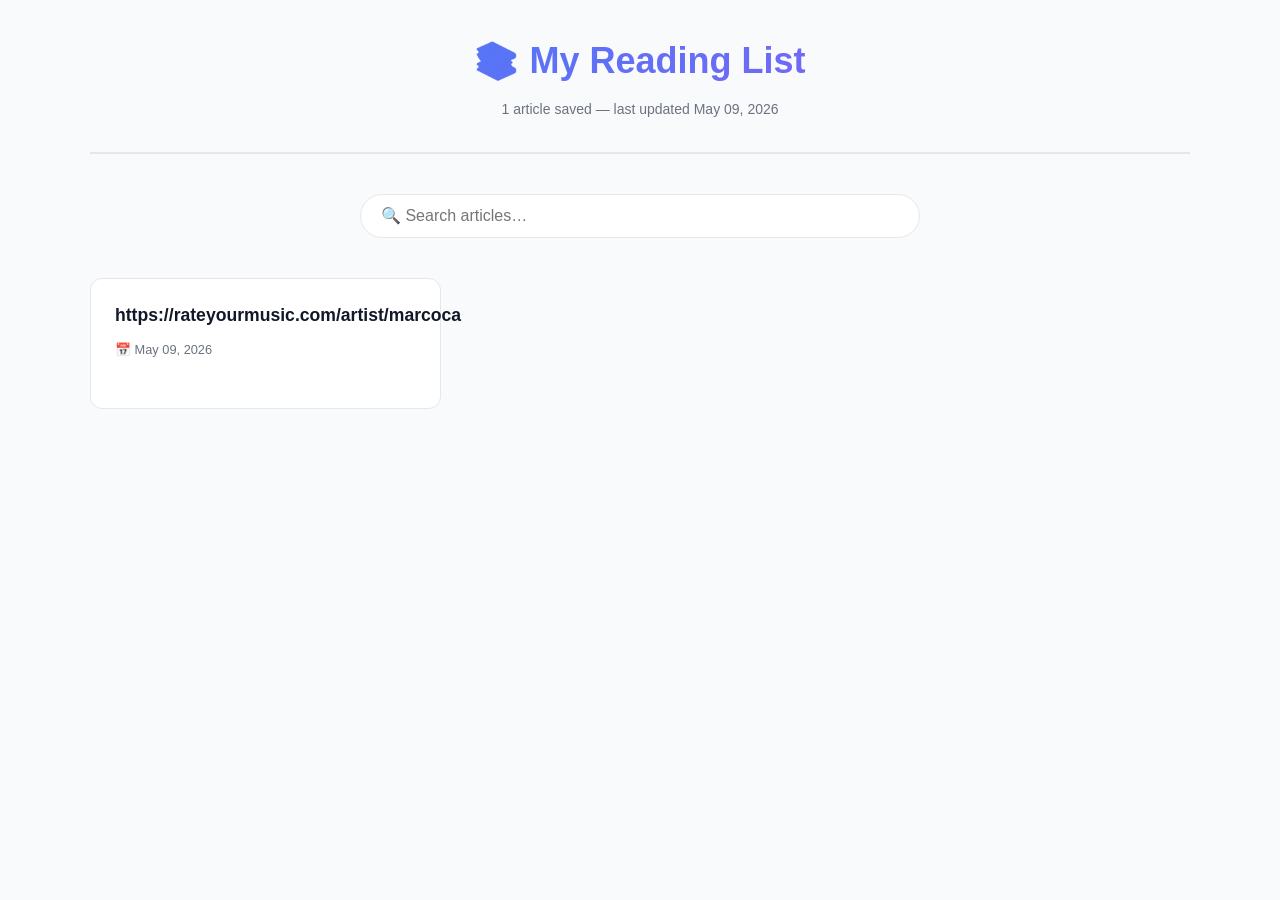
==== index.html @ 5e6e7780 "deploy: 2026-05-09 23:16:50 UTC" ====
<!DOCTYPE html>
<html lang="en">
<head>
  <meta charset="UTF-8">
  <meta name="viewport" content="width=device-width, initial-scale=1.0">
  <title>My Reading List</title>
  <link rel="stylesheet" href="css/style.css">
</head>
<body>
  <div class="container">
    <header>
      <h1>📚 My Reading List</h1>
      <p class="stats">1 article saved &mdash; last updated May 09, 2026</p>
    </header>

    <input id="search" type="search" placeholder="🔍 Search articles…" autocomplete="off">

    <div class="articles-grid">
      
    <article class="article-card">
      
      <h2 class="article-title">
        <a href="https://rateyourmusic.com/artist/marcoca" target="_blank" rel="noopener noreferrer">https://rateyourmusic.com/artist/marcoca</a>
      </h2>
      <div class="article-meta">📅 May 09, 2026</div>
      <p class="article-excerpt"></p>
      <div class="tags"></div>
    </article>
    </div>
  </div>

  <script>
const input = document.getElementById('search');
const cards = document.querySelectorAll('.article-card');

input.addEventListener('input', () => {
  const q = input.value.trim().toLowerCase();
  let visible = 0;
  cards.forEach(card => {
    const text = card.textContent.toLowerCase();
    const show = !q || text.includes(q);
    card.style.display = show ? '' : 'none';
    if (show) visible++;
  });

  // Show/hide empty state
  let empty = document.querySelector('.empty');
  if (!empty) {
    empty = document.createElement('p');
    empty.className = 'empty';
    empty.textContent = 'No articles match your search.';
    document.querySelector('.articles-grid').appendChild(empty);
  }
  empty.style.display = (!q || visible) ? 'none' : '';
});
</script>
</body>
</html>
---- css/style.css ----
:root {
  --primary: #3b82f6;
  --primary-dark: #2563eb;
  --bg: #f9fafb;
  --card-bg: #ffffff;
  --text: #111827;
  --text-light: #6b7280;
  --border: #e5e7eb;
  --radius: 12px;
}

*, *::before, *::after { box-sizing: border-box; margin: 0; padding: 0; }

body {
  font-family: -apple-system, BlinkMacSystemFont, "Segoe UI", Roboto, "Helvetica Neue", sans-serif;
  background: var(--bg);
  color: var(--text);
  line-height: 1.6;
  padding: 2rem 1rem;
}

.container { max-width: 1100px; margin: 0 auto; }

/* ── Header ── */
header {
  text-align: center;
  margin-bottom: 2.5rem;
  padding-bottom: 2rem;
  border-bottom: 2px solid var(--border);
}

h1 {
  font-size: 2.25rem;
  font-weight: 800;
  background: linear-gradient(135deg, var(--primary), #8b5cf6);
  -webkit-background-clip: text;
  -webkit-text-fill-color: transparent;
  background-clip: text;
  margin-bottom: 0.5rem;
}

.stats { color: var(--text-light); font-size: 0.875rem; }

/* ── Search ── */
#search {
  display: block;
  width: 100%;
  max-width: 560px;
  margin: 0 auto 2.5rem;
  padding: 0.75rem 1.25rem;
  font-size: 1rem;
  border: 1px solid var(--border);
  border-radius: 999px;
  background: var(--card-bg);
  outline: none;
  transition: border-color 0.2s, box-shadow 0.2s;
}

#search:focus {
  border-color: var(--primary);
  box-shadow: 0 0 0 3px rgba(59,130,246,0.15);
}

/* ── Grid ── */
.articles-grid {
  display: grid;
  grid-template-columns: repeat(auto-fill, minmax(300px, 1fr));
  gap: 1.5rem;
}

/* ── Card ── */
.article-card {
  background: var(--card-bg);
  border: 1px solid var(--border);
  border-radius: var(--radius);
  padding: 1.5rem;
  display: flex;
  flex-direction: column;
  gap: 0.75rem;
  transition: transform 0.2s, box-shadow 0.2s;
}

.article-card:hover {
  transform: translateY(-4px);
  box-shadow: 0 12px 28px -6px rgba(0,0,0,0.1);
}

.article-card img.thumb {
  width: 100%;
  height: 160px;
  object-fit: cover;
  border-radius: 8px;
}

.article-title {
  font-size: 1.1rem;
  font-weight: 700;
  line-height: 1.4;
}

.article-title a { color: var(--text); text-decoration: none; }
.article-title a:hover { color: var(--primary); }

.article-meta {
  font-size: 0.8rem;
  color: var(--text-light);
  display: flex;
  flex-wrap: wrap;
  gap: 0.5rem;
}

.article-excerpt {
  font-size: 0.875rem;
  color: var(--text-light);
  line-height: 1.55;
  flex-grow: 1;
}

.tags { display: flex; flex-wrap: wrap; gap: 0.4rem; margin-top: auto; }

.tag {
  background: #eff6ff;
  color: var(--primary-dark);
  padding: 0.2rem 0.65rem;
  border-radius: 999px;
  font-size: 0.72rem;
  font-weight: 500;
}

.empty {
  grid-column: 1 / -1;
  text-align: center;
  color: var(--text-light);
  padding: 4rem 0;
  font-size: 1.1rem;
}

@media (max-width: 640px) {
  body { padding: 1rem; }
  h1 { font-size: 1.6rem; }
  .articles-grid { grid-template-columns: 1fr; }
}
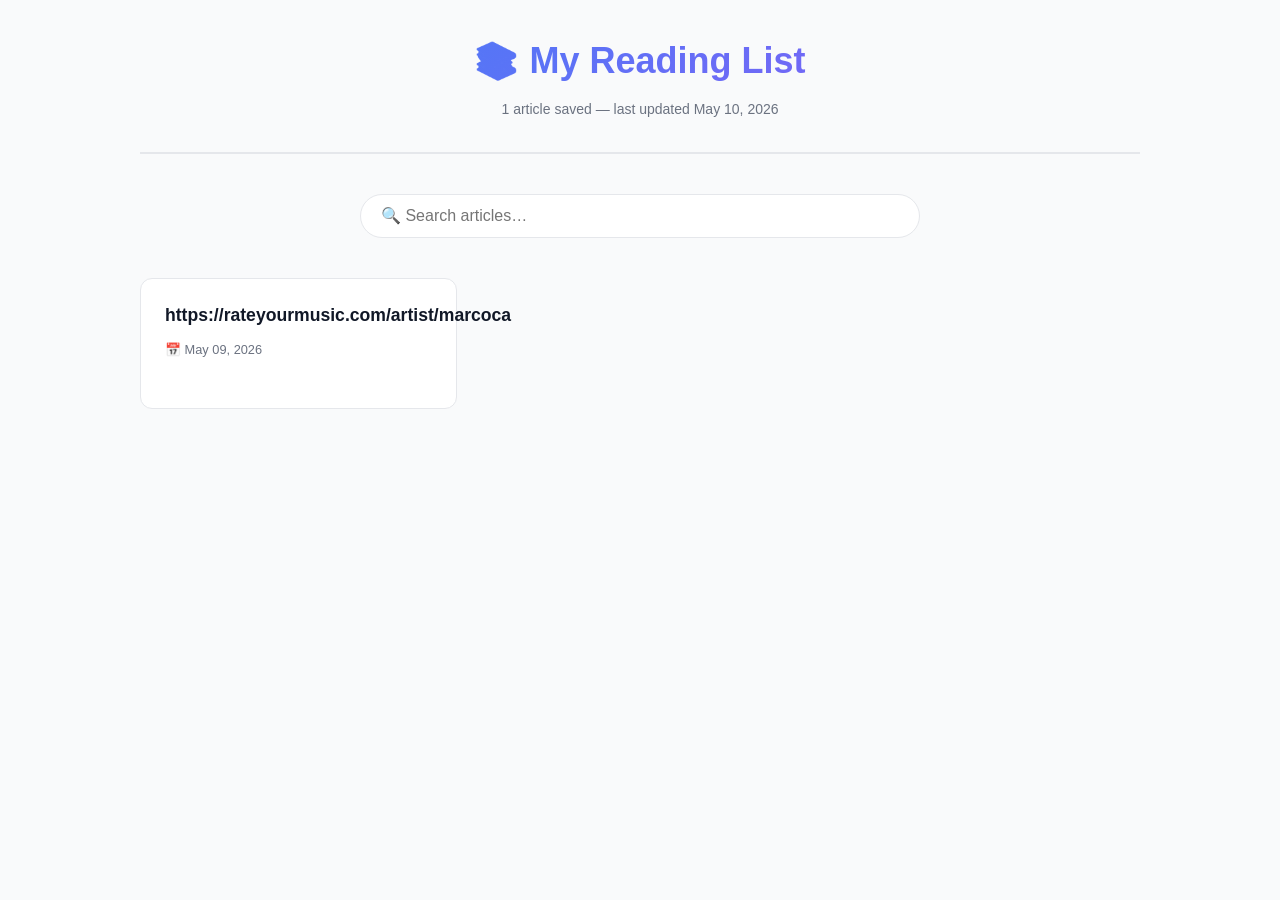
==== commit 153fe906: "deploy: 2026-05-10 00:09:45 UTC" ====
--- a/index.html
+++ b/index.html
@@ -10,7 +10,7 @@
   <div class="container">
     <header>
       <h1>📚 My Reading List</h1>
-      <p class="stats">1 article saved &mdash; last updated May 09, 2026</p>
+      <p class="stats">1 article saved &mdash; last updated May 10, 2026</p>
     </header>
 
     <input id="search" type="search" placeholder="🔍 Search articles…" autocomplete="off">
@@ -20,7 +20,7 @@
     <article class="article-card">
       
       <h2 class="article-title">
-        <a href="https://rateyourmusic.com/artist/marcoca" target="_blank" rel="noopener noreferrer">https://rateyourmusic.com/artist/marcoca</a>
+        <a href="#">https://rateyourmusic.com/artist/marcoca</a>
       </h2>
       <div class="article-meta">📅 May 09, 2026</div>
       <p class="article-excerpt"></p>
@@ -43,7 +43,6 @@
     if (show) visible++;
   });
 
-  // Show/hide empty state
   let empty = document.querySelector('.empty');
   if (!empty) {
     empty = document.createElement('p');
--- a/css/style.css
+++ b/css/style.css
@@ -20,9 +20,8 @@
   padding: 2rem 1rem;
 }
 
-.container { max-width: 1100px; margin: 0 auto; }
+.container { max-width: 1000px; margin: 0 auto; }
 
-/* ── Header ── */
 header {
   text-align: center;
   margin-bottom: 2.5rem;
@@ -42,7 +41,7 @@
 
 .stats { color: var(--text-light); font-size: 0.875rem; }
 
-/* ── Search ── */
+/* Search */
 #search {
   display: block;
   width: 100%;
@@ -62,14 +61,14 @@
   box-shadow: 0 0 0 3px rgba(59,130,246,0.15);
 }
 
-/* ── Grid ── */
+/* Article grid */
 .articles-grid {
   display: grid;
   grid-template-columns: repeat(auto-fill, minmax(300px, 1fr));
   gap: 1.5rem;
 }
 
-/* ── Card ── */
+/* Card */
 .article-card {
   background: var(--card-bg);
   border: 1px solid var(--border);
@@ -136,8 +135,58 @@
   font-size: 1.1rem;
 }
 
+/* Article detail page */
+.article-detail {
+  background: var(--card-bg);
+  border-radius: var(--radius);
+  padding: 2rem;
+  box-shadow: 0 1px 3px rgba(0,0,0,0.1);
+}
+
+.article-detail h1 {
+  background: none;
+  -webkit-text-fill-color: initial;
+  color: var(--text);
+  font-size: 2rem;
+  margin-bottom: 1rem;
+  text-align: left;
+}
+
+.article-detail .meta {
+  color: var(--text-light);
+  border-bottom: 1px solid var(--border);
+  padding-bottom: 1rem;
+  margin-bottom: 2rem;
+}
+
+.article-detail .content {
+  font-size: 1.1rem;
+  line-height: 1.7;
+}
+
+.article-detail .content p {
+  margin-bottom: 1.25rem;
+}
+
+.article-detail .content h2, 
+.article-detail .content h3 {
+  margin: 1.5rem 0 0.75rem;
+}
+
+.back-link {
+  display: inline-block;
+  margin-top: 2rem;
+  color: var(--primary);
+  text-decoration: none;
+}
+
+.back-link:hover {
+  text-decoration: underline;
+}
+
 @media (max-width: 640px) {
   body { padding: 1rem; }
   h1 { font-size: 1.6rem; }
   .articles-grid { grid-template-columns: 1fr; }
+  .article-detail { padding: 1.25rem; }
 }
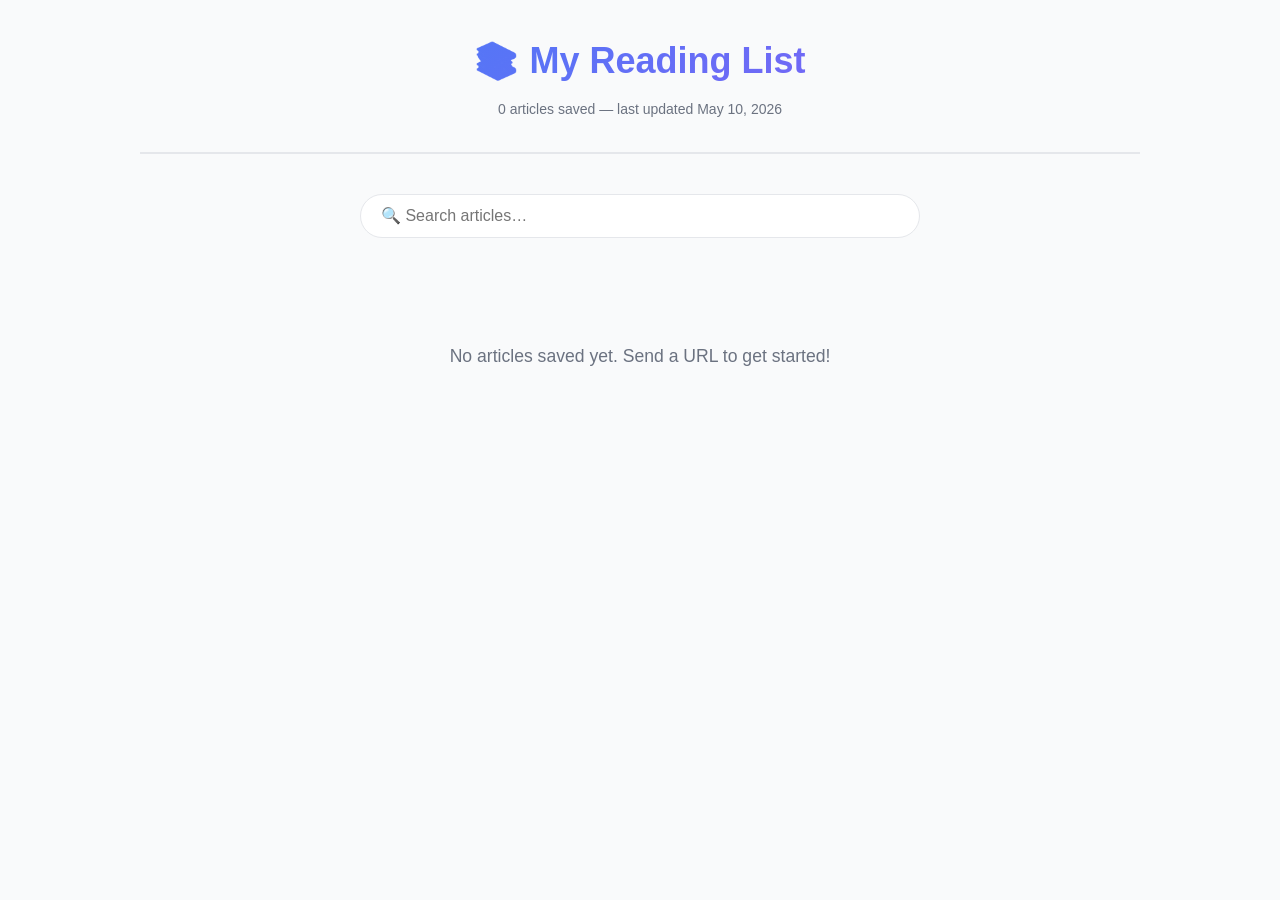
==== commit c81876bf: "deploy: 2026-05-10 00:41:22 UTC" ====
--- a/index.html
+++ b/index.html
@@ -10,22 +10,13 @@
   <div class="container">
     <header>
       <h1>📚 My Reading List</h1>
-      <p class="stats">1 article saved &mdash; last updated May 10, 2026</p>
+      <p class="stats">0 articles saved &mdash; last updated May 10, 2026</p>
     </header>
 
     <input id="search" type="search" placeholder="🔍 Search articles…" autocomplete="off">
 
     <div class="articles-grid">
-      
-    <article class="article-card">
-      
-      <h2 class="article-title">
-        <a href="#">https://rateyourmusic.com/artist/marcoca</a>
-      </h2>
-      <div class="article-meta">📅 May 09, 2026</div>
-      <p class="article-excerpt"></p>
-      <div class="tags"></div>
-    </article>
+      <p class="empty">No articles saved yet. Send a URL to get started!</p>
     </div>
   </div>
 
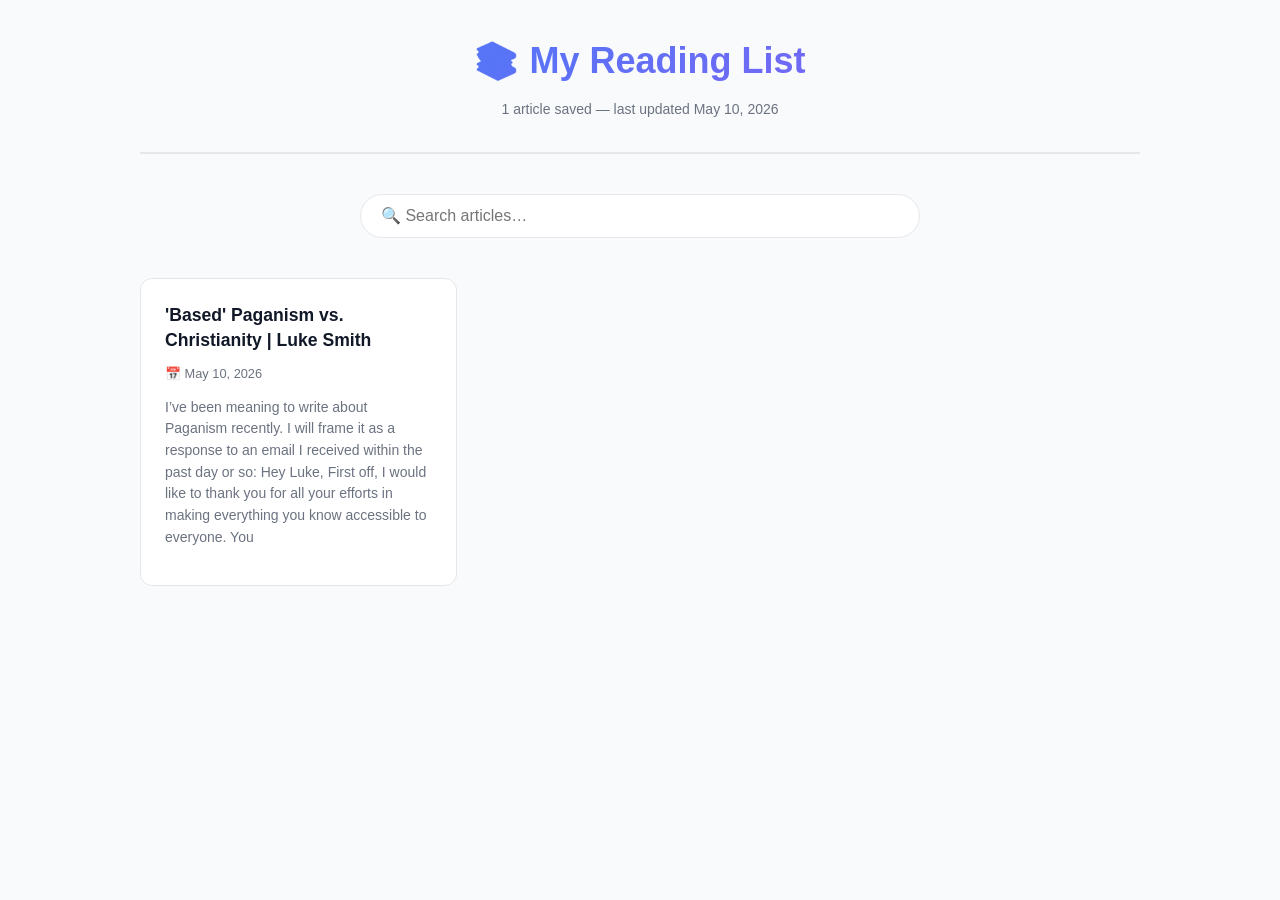
==== commit e1e11853: "deploy: 2026-05-10 00:47:44 UTC" ====
--- a/index.html
+++ b/index.html
@@ -10,13 +10,27 @@
   <div class="container">
     <header>
       <h1>📚 My Reading List</h1>
-      <p class="stats">0 articles saved &mdash; last updated May 10, 2026</p>
+      <p class="stats">1 article saved &mdash; last updated May 10, 2026</p>
     </header>
 
     <input id="search" type="search" placeholder="🔍 Search articles…" autocomplete="off">
 
     <div class="articles-grid">
-      <p class="empty">No articles saved yet. Send a URL to get started!</p>
+      
+    <article class="article-card">
+      
+      <h2 class="article-title">
+        <a href="articles/based-paganism-vs-christianity-luke-smith-5938.html">'Based' Paganism vs. Christianity | Luke Smith</a>
+      </h2>
+      <div class="article-meta">📅 May 10, 2026</div>
+      <p class="article-excerpt">
+I’ve been meaning to write about Paganism recently. I will frame it as a response to an email I received within the past day or so:
+
+Hey Luke,
+First off, I would like to thank you for all your efforts in making everything
+you know accessible to everyone. You </p>
+      <div class="tags"></div>
+    </article>
     </div>
   </div>
 
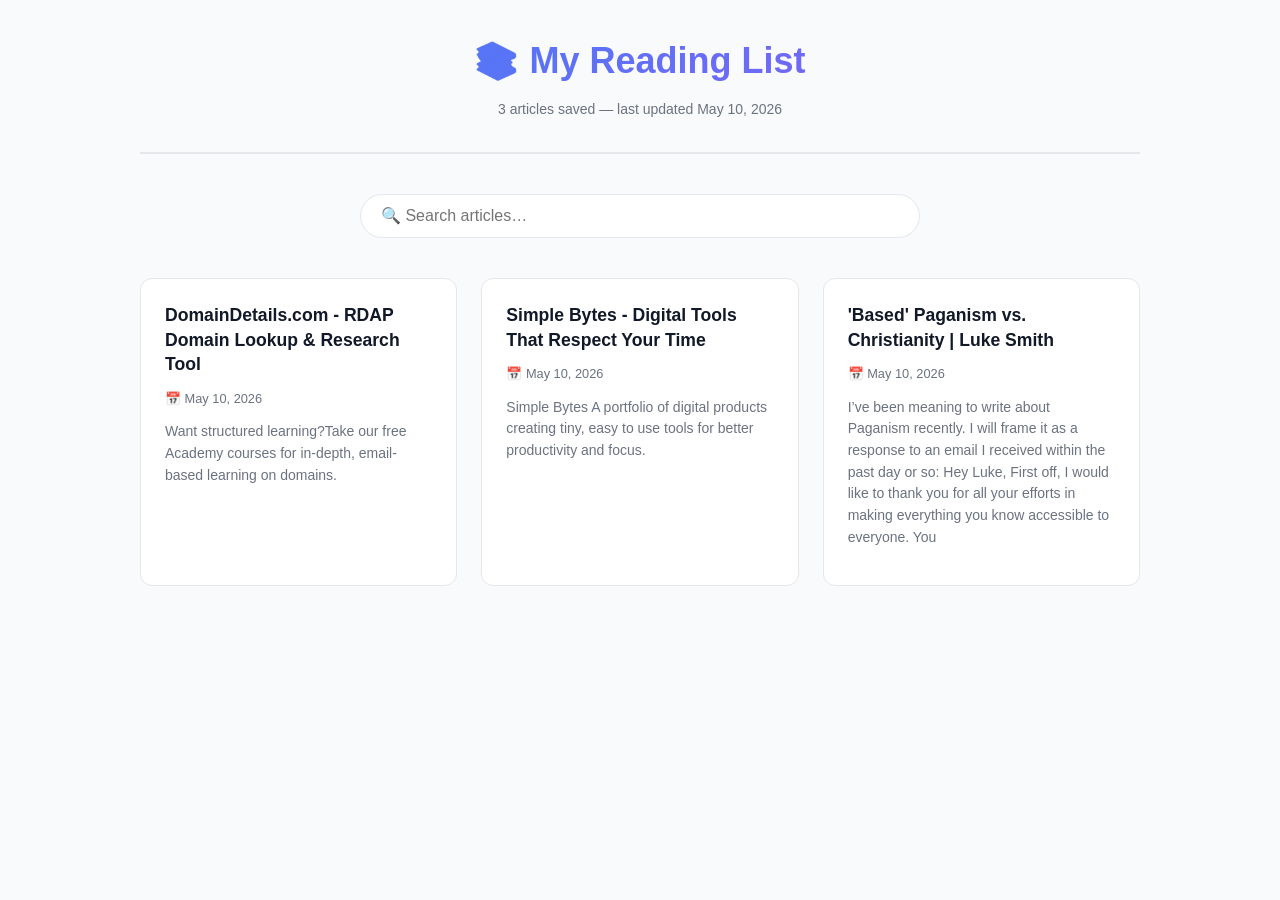
==== commit 7f221b71: "deploy: 2026-05-10 12:24:21 UTC" ====
--- a/index.html
+++ b/index.html
@@ -10,13 +10,33 @@
   <div class="container">
     <header>
       <h1>📚 My Reading List</h1>
-      <p class="stats">1 article saved &mdash; last updated May 10, 2026</p>
+      <p class="stats">3 articles saved &mdash; last updated May 10, 2026</p>
     </header>
 
     <input id="search" type="search" placeholder="🔍 Search articles…" autocomplete="off">
 
     <div class="articles-grid">
       
+    <article class="article-card">
+      
+      <h2 class="article-title">
+        <a href="articles/domaindetailscom-rdap-domain-lookup-research-tool-2359.html">DomainDetails.com - RDAP Domain Lookup &amp; Research Tool</a>
+      </h2>
+      <div class="article-meta">📅 May 10, 2026</div>
+      <p class="article-excerpt">Want structured learning?Take our free Academy courses for in-depth, email-based learning on domains.</p>
+      <div class="tags"></div>
+    </article>
+
+    <article class="article-card">
+      
+      <h2 class="article-title">
+        <a href="articles/simple-bytes-digital-tools-that-respect-your-time-4428.html">Simple Bytes - Digital Tools That Respect Your Time</a>
+      </h2>
+      <div class="article-meta">📅 May 10, 2026</div>
+      <p class="article-excerpt"> Simple Bytes A portfolio of digital products creating tiny, easy to use tools for better productivity and focus.  </p>
+      <div class="tags"></div>
+    </article>
+
     <article class="article-card">
       
       <h2 class="article-title">
